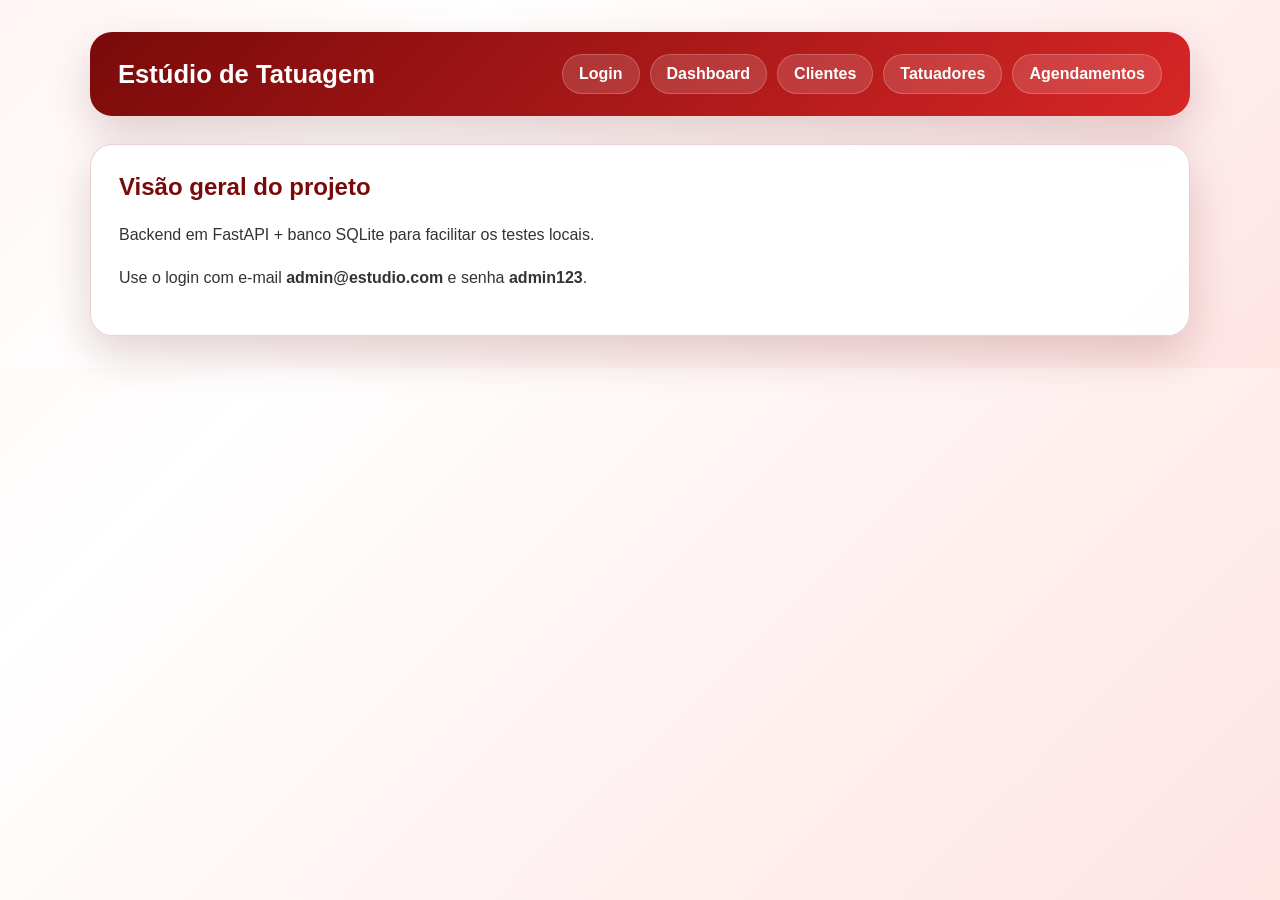
==== frontend/index.html @ 660c6bb9 "Conclusão Banco" ====
<!DOCTYPE html>
<html lang="pt-BR">
<head>
  <meta charset="UTF-8" />
  <meta name="viewport" content="width=device-width, initial-scale=1.0" />
  <title>Estúdio de Tatuagem</title>
  <link rel="stylesheet" href="assets/style.css" />
</head>
<body>
  <div class="container">
    <header class="topbar">
      <h1>Estúdio de Tatuagem</h1>
      <nav class="menu">
        <a href="login.html">Login</a>
        <a href="dashboard.html">Dashboard</a>
        <a href="clientes.html">Clientes</a>
        <a href="tatuadores.html">Tatuadores</a>
        <a href="agendamentos.html">Agendamentos</a>
      </nav>
    </header>

    <main class="card">
      <h2>Visão geral do projeto</h2>
      <p>Backend em FastAPI + banco SQLite para facilitar os testes locais.</p>
      <p>Use o login com e-mail <strong>admin@estudio.com</strong> e senha <strong>admin123</strong>.</p>
    </main>
  </div>
</body>
</html>
---- frontend/assets/style.css ----
:root {
  --vermelho-900: #3d0000;
  --vermelho-800: #5a0000;
  --vermelho-700: #7a0a0a;
  --vermelho-600: #b31616;
  --vermelho-500: #d72626;
  --vermelho-400: #f14848;
  --branco: #ffffff;
  --cinza-50: #fff5f5;
  --cinza-100: #f4f4f4;
  --cinza-200: #e7e7e7;
  --cinza-400: #8a8a8a;
  --cinza-700: #333333;
  --cinza-900: #171717;
  --sombra: 0 18px 45px rgba(86, 0, 0, 0.18);
  --borda: rgba(122, 10, 10, 0.18);
}

* {
  box-sizing: border-box;
}

html, body {
  margin: 0;
  padding: 0;
  min-height: 100%;
  font-family: Arial, Helvetica, sans-serif;
  background: linear-gradient(135deg, #fff5f5 0%, #fff 30%, #ffe4e4 100%);
  color: var(--cinza-700);
}

body {
  padding: 32px 20px;
}

a {
  color: var(--vermelho-700);
  text-decoration: none;
  font-weight: 700;
}

a:hover {
  text-decoration: underline;
}

.container {
  max-width: 1100px;
  margin: 0 auto;
}

.topbar {
  display: flex;
  justify-content: space-between;
  align-items: center;
  gap: 20px;
  padding: 22px 28px;
  background: linear-gradient(135deg, var(--vermelho-700), var(--vermelho-500));
  border-radius: 22px;
  box-shadow: var(--sombra);
  color: var(--branco);
  margin-bottom: 28px;
}

.topbar h1, .topbar h2 {
  margin: 0;
  font-size: clamp(1.6rem, 2vw, 2.3rem);
}

.menu {
  display: flex;
  flex-wrap: wrap;
  gap: 10px;
}

.menu a {
  display: inline-block;
  padding: 10px 16px;
  border-radius: 999px;
  background: rgba(255, 255, 255, 0.14);
  border: 1px solid rgba(255, 255, 255, 0.2);
  color: var(--branco);
  font-weight: 700;
}

.menu a:hover {
  background: rgba(255, 255, 255, 0.22);
  text-decoration: none;
}

.card {
  background: rgba(255, 255, 255, 0.96);
  border: 1px solid var(--borda);
  border-radius: 22px;
  box-shadow: var(--sombra);
  padding: 28px;
  margin-top: 20px;
}

.card h2,
.card h3 {
  margin-top: 0;
  color: var(--vermelho-700);
}

.card p {
  line-height: 1.7;
}

.panel {
  background: linear-gradient(180deg, #fff 0%, #fff7f7 100%);
  border: 1px solid var(--borda);
  border-radius: 20px;
  box-shadow: var(--sombra);
  padding: 24px;
}

form {
  display: grid;
  grid-template-columns: repeat(auto-fit, minmax(180px, 1fr));
  gap: 14px;
  margin-bottom: 22px;
}

label {
  display: block;
  font-size: 0.9rem;
  font-weight: 700;
  color: var(--vermelho-700);
  margin-bottom: 7px;
}

input,
select,
button {
  font: inherit;
}

input,
select {
  width: 100%;
  padding: 12px 14px;
  border-radius: 12px;
  border: 1.5px solid #e7d0d0;
  background: #fff;
  color: var(--cinza-700);
  transition: border-color 0.2s ease, box-shadow 0.2s ease;
}

input:focus,
select:focus {
  outline: none;
  border-color: var(--vermelho-500);
  box-shadow: 0 0 0 3px rgba(215, 38, 38, 0.12);
}

button {
  border: none;
  border-radius: 12px;
  padding: 12px 18px;
  background: linear-gradient(135deg, var(--vermelho-600), var(--vermelho-500));
  color: var(--branco);
  font-weight: 800;
  cursor: pointer;
  box-shadow: 0 12px 22px rgba(178, 22, 22, 0.22);
  transition: transform 0.2s ease, box-shadow 0.2s ease;
}

button:hover {
  transform: translateY(-1px);
  box-shadow: 0 16px 26px rgba(178, 22, 22, 0.28);
}

.button-secondary {
  background: linear-gradient(135deg, #fff, #f6dede);
  color: var(--vermelho-700);
  border: 1px solid rgba(122, 10, 10, 0.15);
}

.table-wrap {
  overflow-x: auto;
}

table {
  width: 100%;
  border-collapse: collapse;
  background: var(--branco);
  border-radius: 18px;
  overflow: hidden;
}

th,
td {
  padding: 14px 12px;
  border-bottom: 1px solid #f0d9d9;
  text-align: left;
}

th {
  background: linear-gradient(135deg, #fbe7e7, #fff);
  color: var(--vermelho-700);
  font-size: 0.88rem;
  text-transform: uppercase;
  letter-spacing: 0.04em;
}

tr:hover td {
  background: #fff7f7;
}

.login-shell {
  min-height: 100vh;
  display: grid;
  place-items: center;
  padding: 30px 14px;
  background: radial-gradient(circle at top, #fef4f4 0%, #fff 30%, #f3d3d3 100%);
}

.login-box {
  width: min(420px, 100%);
  background: rgba(255, 255, 255, 0.96);
  border: 1px solid var(--borda);
  border-radius: 24px;
  box-shadow: var(--sombra);
  padding: 28px;
}

.login-box h2 {
  margin-top: 0;
  color: var(--vermelho-700);
  text-align: center;
}

.login-box .campo {
  margin-bottom: 14px;
}

.erro {
  margin-top: 14px;
  min-height: 22px;
  color: var(--vermelho-700);
  font-weight: 700;
}

.mensagem-sucesso {
  color: #0d8a53;
}

.dashboard-grid {
  display: grid;
  grid-template-columns: repeat(auto-fit, minmax(220px, 1fr));
  gap: 18px;
  margin-top: 18px;
}

.metric {
  background: linear-gradient(135deg, #fff, #fff4f4);
  border: 1px solid var(--borda);
  border-radius: 18px;
  padding: 20px;
  box-shadow: var(--sombra);
}

.metric .label {
  display: block;
  font-size: 0.8rem;
  letter-spacing: 0.08em;
  text-transform: uppercase;
  color: var(--vermelho-600);
  margin-bottom: 8px;
  font-weight: 700;
}

.metric .valor {
  font-size: clamp(1.8rem, 3vw, 2.5rem);
  font-weight: 900;
  color: var(--vermelho-700);
}

@media (max-width: 720px) {
  body {
    padding: 18px 12px;
  }

  .topbar {
    flex-direction: column;
    align-items: flex-start;
  }

  .menu {
    width: 100%;
  }

  .menu a {
    flex: 1 1 auto;
    text-align: center;
  }

  .card,
  .panel,
  .login-box {
    padding: 18px;
  }
}
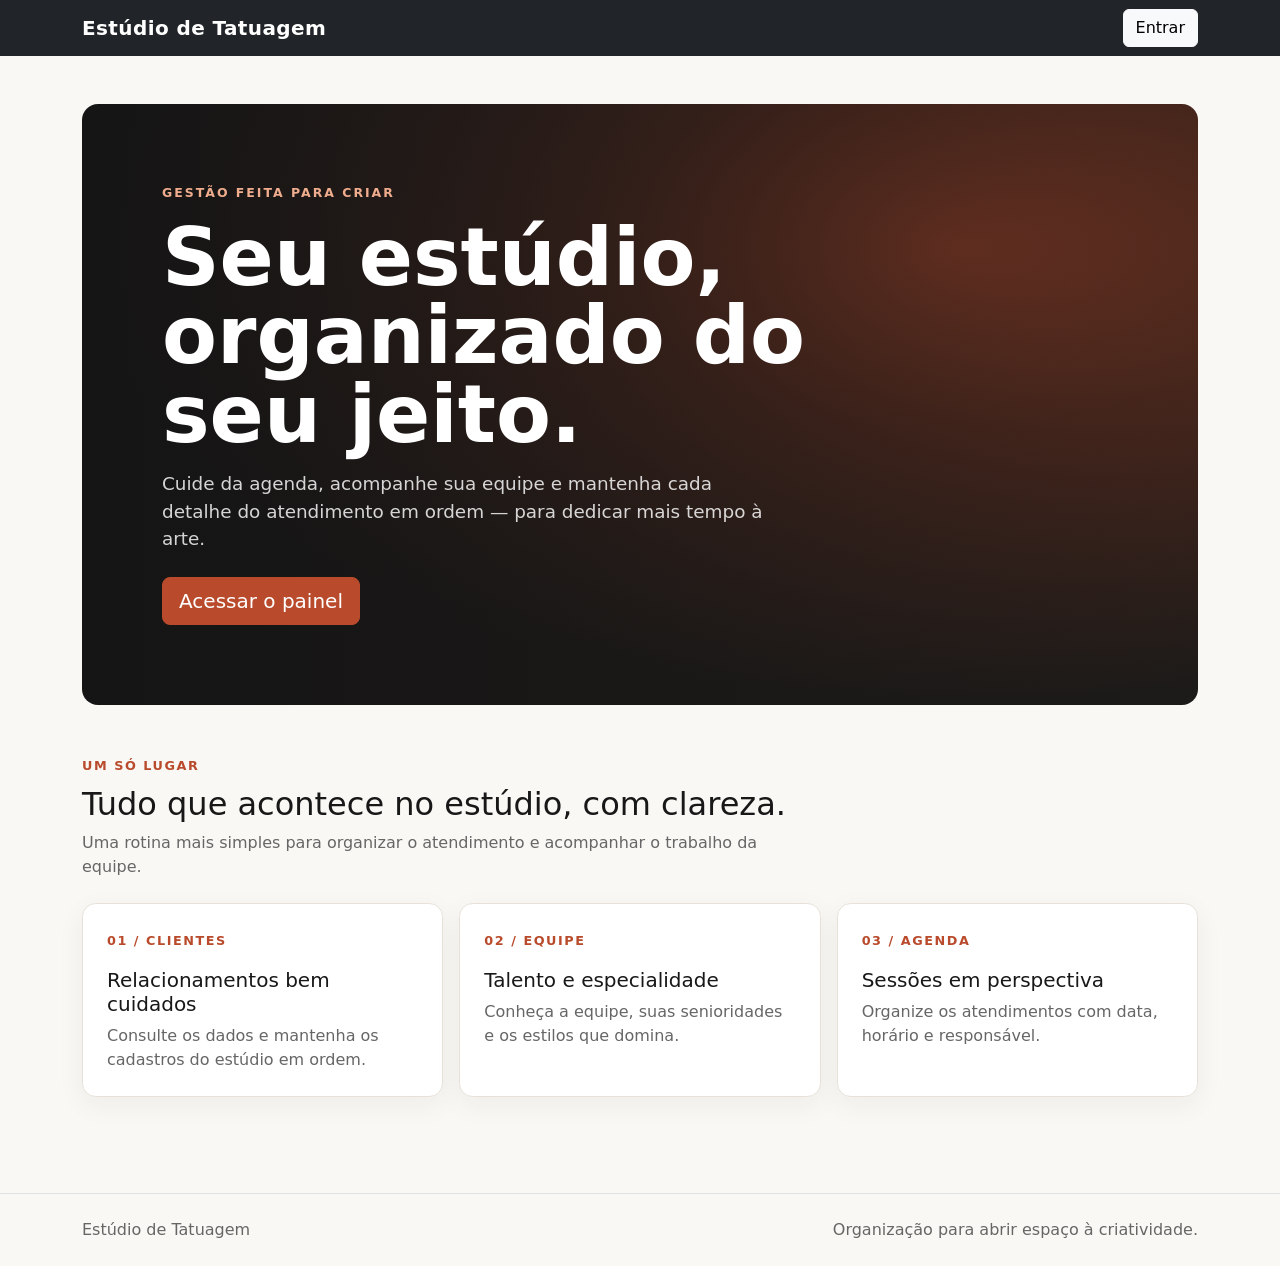
==== commit 920e2e8d: "Últimos detalhes" ====
--- a/frontend/index.html
+++ b/frontend/index.html
@@ -1,29 +1,68 @@
 <!DOCTYPE html>
-<html lang="pt-BR">
+<html lang="pt-br">
 <head>
-  <meta charset="UTF-8" />
-  <meta name="viewport" content="width=device-width, initial-scale=1.0" />
+  <meta charset="UTF-8">
+  <meta name="viewport" content="width=device-width, initial-scale=1">
+  <meta name="description" content="Organize clientes, tatuadores e agendamentos do seu estúdio em um só lugar.">
   <title>Estúdio de Tatuagem</title>
-  <link rel="stylesheet" href="assets/style.css" />
+  <link href="https://cdn.jsdelivr.net/npm/bootstrap@5.3.0/dist/css/bootstrap.min.css" rel="stylesheet">
+  <link rel="stylesheet" href="assets/style.css">
 </head>
 <body>
-  <div class="container">
-    <header class="topbar">
-      <h1>Estúdio de Tatuagem</h1>
-      <nav class="menu">
-        <a href="login.html">Login</a>
-        <a href="dashboard.html">Dashboard</a>
-        <a href="clientes.html">Clientes</a>
-        <a href="tatuadores.html">Tatuadores</a>
-        <a href="agendamentos.html">Agendamentos</a>
-      </nav>
-    </header>
+  <nav class="navbar navbar-dark bg-dark">
+    <div class="container">
+      <a class="navbar-brand" href="index.html">Estúdio de Tatuagem</a>
+      <a href="login.html" class="btn btn-light">Entrar</a>
+    </div>
+  </nav>
 
-    <main class="card">
-      <h2>Visão geral do projeto</h2>
-      <p>Backend em FastAPI + banco SQLite para facilitar os testes locais.</p>
-      <p>Use o login com e-mail <strong>admin@estudio.com</strong> e senha <strong>admin123</strong>.</p>
-    </main>
-  </div>
+  <main class="container py-4 py-lg-5">
+    <section class="hero">
+      <span class="eyebrow">Gestão feita para criar</span>
+      <h1 class="my-3">Seu estúdio, organizado do seu jeito.</h1>
+      <p class="mb-4">Cuide da agenda, acompanhe sua equipe e mantenha cada detalhe do atendimento em ordem — para dedicar mais tempo à arte.</p>
+      <div>
+        <a href="login.html" class="btn btn-primary btn-lg">Acessar o painel</a>
+      </div>
+    </section>
+
+    <section class="py-5">
+      <div class="section-heading mb-4">
+        <span class="feature-number">UM SÓ LUGAR</span>
+        <h2 class="mt-2">Tudo que acontece no estúdio, com clareza.</h2>
+        <p>Uma rotina mais simples para organizar o atendimento e acompanhar o trabalho da equipe.</p>
+      </div>
+      <div class="row g-3">
+        <div class="col-md-4">
+          <article class="feature-card">
+            <span class="feature-number">01 / CLIENTES</span>
+            <h3 class="h5 mt-3">Relacionamentos bem cuidados</h3>
+            <p class="text-muted-custom mb-0">Consulte os dados e mantenha os cadastros do estúdio em ordem.</p>
+          </article>
+        </div>
+        <div class="col-md-4">
+          <article class="feature-card">
+            <span class="feature-number">02 / EQUIPE</span>
+            <h3 class="h5 mt-3">Talento e especialidade</h3>
+            <p class="text-muted-custom mb-0">Conheça a equipe, suas senioridades e os estilos que domina.</p>
+          </article>
+        </div>
+        <div class="col-md-4">
+          <article class="feature-card">
+            <span class="feature-number">03 / AGENDA</span>
+            <h3 class="h5 mt-3">Sessões em perspectiva</h3>
+            <p class="text-muted-custom mb-0">Organize os atendimentos com data, horário e responsável.</p>
+          </article>
+        </div>
+      </div>
+    </section>
+  </main>
+
+  <footer class="border-top py-4">
+    <div class="container d-flex flex-column flex-sm-row justify-content-between gap-2 text-muted-custom">
+      <span>Estúdio de Tatuagem</span>
+      <span>Organização para abrir espaço à criatividade.</span>
+    </div>
+  </footer>
 </body>
 </html>
--- a/frontend/assets/style.css
+++ b/frontend/assets/style.css
@@ -1,303 +1,175 @@
 :root {
-  --vermelho-900: #3d0000;
-  --vermelho-800: #5a0000;
-  --vermelho-700: #7a0a0a;
-  --vermelho-600: #b31616;
-  --vermelho-500: #d72626;
-  --vermelho-400: #f14848;
-  --branco: #ffffff;
-  --cinza-50: #fff5f5;
-  --cinza-100: #f4f4f4;
-  --cinza-200: #e7e7e7;
-  --cinza-400: #8a8a8a;
-  --cinza-700: #333333;
-  --cinza-900: #171717;
-  --sombra: 0 18px 45px rgba(86, 0, 0, 0.18);
-  --borda: rgba(122, 10, 10, 0.18);
-}
-
-* {
-  box-sizing: border-box;
-}
-
-html, body {
-  margin: 0;
-  padding: 0;
-  min-height: 100%;
-  font-family: Arial, Helvetica, sans-serif;
-  background: linear-gradient(135deg, #fff5f5 0%, #fff 30%, #ffe4e4 100%);
-  color: var(--cinza-700);
+  color-scheme: light;
+  --estudio-ink: #181818;
+  --estudio-muted: #666;
+  --estudio-accent: #b94b2c;
+  --estudio-paper: #faf8f5;
 }
 
 body {
-  padding: 32px 20px;
+  min-height: 100vh;
+  background: var(--estudio-paper);
+  color: var(--estudio-ink);
 }
 
-a {
-  color: var(--vermelho-700);
-  text-decoration: none;
+.navbar-brand {
   font-weight: 700;
+  letter-spacing: 0.02em;
 }
 
-a:hover {
-  text-decoration: underline;
+.hero {
+  position: relative;
+  overflow: hidden;
+  min-height: 380px;
+  display: grid;
+  align-content: center;
+  padding: clamp(2rem, 7vw, 5rem);
+  border-radius: 1rem;
+  color: #fff;
+  background:
+    linear-gradient(90deg, rgba(20, 20, 20, 0.92), rgba(20, 20, 20, 0.45)),
+    radial-gradient(ellipse at 78% 24%, #b94b2c 0, #713522 28%, #24201d 70%);
 }
 
-.container {
-  max-width: 1100px;
-  margin: 0 auto;
+.hero h1 {
+  max-width: 13ch;
+  font-size: clamp(2.5rem, 7vw, 5rem);
+  font-weight: 800;
+  line-height: 0.98;
 }
 
-.topbar {
-  display: flex;
-  justify-content: space-between;
-  align-items: center;
-  gap: 20px;
-  padding: 22px 28px;
-  background: linear-gradient(135deg, var(--vermelho-700), var(--vermelho-500));
-  border-radius: 22px;
-  box-shadow: var(--sombra);
-  color: var(--branco);
-  margin-bottom: 28px;
+.hero p {
+  max-width: 38rem;
+  color: rgba(255, 255, 255, 0.82);
+  font-size: 1.15rem;
 }
 
-.topbar h1, .topbar h2 {
-  margin: 0;
-  font-size: clamp(1.6rem, 2vw, 2.3rem);
+.hero .eyebrow {
+  color: #f0ad8e;
+  font-size: 0.78rem;
+  font-weight: 700;
+  letter-spacing: 0.16em;
+  text-transform: uppercase;
 }
 
-.menu {
-  display: flex;
-  flex-wrap: wrap;
-  gap: 10px;
+.section-heading {
+  max-width: 44rem;
 }
 
-.menu a {
-  display: inline-block;
-  padding: 10px 16px;
-  border-radius: 999px;
-  background: rgba(255, 255, 255, 0.14);
-  border: 1px solid rgba(255, 255, 255, 0.2);
-  color: var(--branco);
-  font-weight: 700;
+.section-heading p,
+.text-muted-custom {
+  color: var(--estudio-muted);
 }
 
-.menu a:hover {
-  background: rgba(255, 255, 255, 0.22);
-  text-decoration: none;
+.feature-card,
+.form-card,
+.table-card {
+  height: 100%;
+  border: 1px solid #e8e1da;
+  border-radius: 0.85rem;
+  background: #fff;
+  box-shadow: 0 0.5rem 1.75rem rgba(35, 28, 22, 0.055);
 }
 
-.card {
-  background: rgba(255, 255, 255, 0.96);
-  border: 1px solid var(--borda);
-  border-radius: 22px;
-  box-shadow: var(--sombra);
-  padding: 28px;
-  margin-top: 20px;
+.feature-card {
+  padding: 1.5rem;
 }
 
-.card h2,
-.card h3 {
-  margin-top: 0;
-  color: var(--vermelho-700);
+.feature-number {
+  color: var(--estudio-accent);
+  font-size: 0.8rem;
+  font-weight: 800;
+  letter-spacing: 0.12em;
 }
 
-.card p {
-  line-height: 1.7;
+.form-card,
+.table-card {
+  padding: clamp(1rem, 3vw, 1.5rem);
 }
 
-.panel {
-  background: linear-gradient(180deg, #fff 0%, #fff7f7 100%);
-  border: 1px solid var(--borda);
-  border-radius: 20px;
-  box-shadow: var(--sombra);
-  padding: 24px;
+.form-label {
+  font-weight: 600;
 }
 
-form {
-  display: grid;
-  grid-template-columns: repeat(auto-fit, minmax(180px, 1fr));
-  gap: 14px;
-  margin-bottom: 22px;
+.form-control:focus,
+.form-select:focus {
+  border-color: var(--estudio-accent);
+  box-shadow: 0 0 0 0.25rem rgba(185, 75, 44, 0.15);
 }
 
-label {
-  display: block;
-  font-size: 0.9rem;
-  font-weight: 700;
-  color: var(--vermelho-700);
-  margin-bottom: 7px;
+.btn-primary {
+  --bs-btn-bg: var(--estudio-accent);
+  --bs-btn-border-color: var(--estudio-accent);
+  --bs-btn-hover-bg: #9c3d23;
+  --bs-btn-hover-border-color: #9c3d23;
+  --bs-btn-active-bg: #87341f;
+  --bs-btn-active-border-color: #87341f;
 }
 
-input,
-select,
-button {
-  font: inherit;
+.auth-shell {
+  display: grid;
+  min-height: 100vh;
+  place-items: center;
+  padding: 1.5rem;
+  background:
+    radial-gradient(ellipse at top left, rgba(185, 75, 44, 0.14), transparent 38rem),
+    var(--estudio-paper);
 }
 
-input,
-select {
-  width: 100%;
-  padding: 12px 14px;
-  border-radius: 12px;
-  border: 1.5px solid #e7d0d0;
+.auth-card {
+  width: min(100%, 30rem);
+  padding: clamp(1.5rem, 5vw, 2.5rem);
+  border: 1px solid #e8e1da;
+  border-radius: 1rem;
   background: #fff;
-  color: var(--cinza-700);
-  transition: border-color 0.2s ease, box-shadow 0.2s ease;
+  box-shadow: 0 1rem 3rem rgba(35, 28, 22, 0.09);
 }
 
-input:focus,
-select:focus {
-  outline: none;
-  border-color: var(--vermelho-500);
-  box-shadow: 0 0 0 3px rgba(215, 38, 38, 0.12);
+.auth-card h1 {
+  font-weight: 800;
 }
 
-button {
-  border: none;
-  border-radius: 12px;
-  padding: 12px 18px;
-  background: linear-gradient(135deg, var(--vermelho-600), var(--vermelho-500));
-  color: var(--branco);
-  font-weight: 800;
-  cursor: pointer;
-  box-shadow: 0 12px 22px rgba(178, 22, 22, 0.22);
-  transition: transform 0.2s ease, box-shadow 0.2s ease;
+.alert:empty {
+  display: none;
 }
 
-button:hover {
-  transform: translateY(-1px);
-  box-shadow: 0 16px 26px rgba(178, 22, 22, 0.28);
+.dashboard-link {
+  display: flex;
+  min-height: 8rem;
+  align-items: flex-end;
+  padding: 1.25rem;
+  border: 1px solid #e8e1da;
+  border-radius: 0.85rem;
+  background: #fff;
+  color: var(--estudio-ink);
+  font-size: 1.15rem;
+  font-weight: 700;
+  text-decoration: none;
+  box-shadow: 0 0.5rem 1.75rem rgba(35, 28, 22, 0.055);
+  transition: transform 0.15s ease, border-color 0.15s ease;
 }
 
-.button-secondary {
-  background: linear-gradient(135deg, #fff, #f6dede);
-  color: var(--vermelho-700);
-  border: 1px solid rgba(122, 10, 10, 0.15);
+.dashboard-link:hover {
+  transform: translateY(-2px);
+  border-color: var(--estudio-accent);
+  color: var(--estudio-accent);
 }
 
-.table-wrap {
-  overflow-x: auto;
+.dashboard-link.secondary {
+  background: #f2ece6;
 }
 
-table {
-  width: 100%;
-  border-collapse: collapse;
-  background: var(--branco);
-  border-radius: 18px;
-  overflow: hidden;
+.table-responsive {
+  border-radius: 0.5rem;
 }
 
-th,
-td {
-  padding: 14px 12px;
-  border-bottom: 1px solid #f0d9d9;
-  text-align: left;
+.table {
+  margin-bottom: 0;
+  vertical-align: middle;
 }
 
-th {
-  background: linear-gradient(135deg, #fbe7e7, #fff);
-  color: var(--vermelho-700);
-  font-size: 0.88rem;
-  text-transform: uppercase;
-  letter-spacing: 0.04em;
-}
-
-tr:hover td {
-  background: #fff7f7;
-}
-
-.login-shell {
-  min-height: 100vh;
-  display: grid;
-  place-items: center;
-  padding: 30px 14px;
-  background: radial-gradient(circle at top, #fef4f4 0%, #fff 30%, #f3d3d3 100%);
-}
-
-.login-box {
-  width: min(420px, 100%);
-  background: rgba(255, 255, 255, 0.96);
-  border: 1px solid var(--borda);
-  border-radius: 24px;
-  box-shadow: var(--sombra);
-  padding: 28px;
-}
-
-.login-box h2 {
-  margin-top: 0;
-  color: var(--vermelho-700);
-  text-align: center;
-}
-
-.login-box .campo {
-  margin-bottom: 14px;
-}
-
-.erro {
-  margin-top: 14px;
-  min-height: 22px;
-  color: var(--vermelho-700);
-  font-weight: 700;
-}
-
-.mensagem-sucesso {
-  color: #0d8a53;
-}
-
-.dashboard-grid {
-  display: grid;
-  grid-template-columns: repeat(auto-fit, minmax(220px, 1fr));
-  gap: 18px;
-  margin-top: 18px;
-}
-
-.metric {
-  background: linear-gradient(135deg, #fff, #fff4f4);
-  border: 1px solid var(--borda);
-  border-radius: 18px;
-  padding: 20px;
-  box-shadow: var(--sombra);
-}
-
-.metric .label {
-  display: block;
-  font-size: 0.8rem;
-  letter-spacing: 0.08em;
-  text-transform: uppercase;
-  color: var(--vermelho-600);
-  margin-bottom: 8px;
-  font-weight: 700;
-}
-
-.metric .valor {
-  font-size: clamp(1.8rem, 3vw, 2.5rem);
-  font-weight: 900;
-  color: var(--vermelho-700);
-}
-
-@media (max-width: 720px) {
-  body {
-    padding: 18px 12px;
-  }
-
-  .topbar {
-    flex-direction: column;
-    align-items: flex-start;
-  }
-
-  .menu {
-    width: 100%;
-  }
-
-  .menu a {
-    flex: 1 1 auto;
-    text-align: center;
-  }
-
-  .card,
-  .panel,
-  .login-box {
-    padding: 18px;
+@media (max-width: 575.98px) {
+  .hero {
+    min-height: 330px;
   }
 }
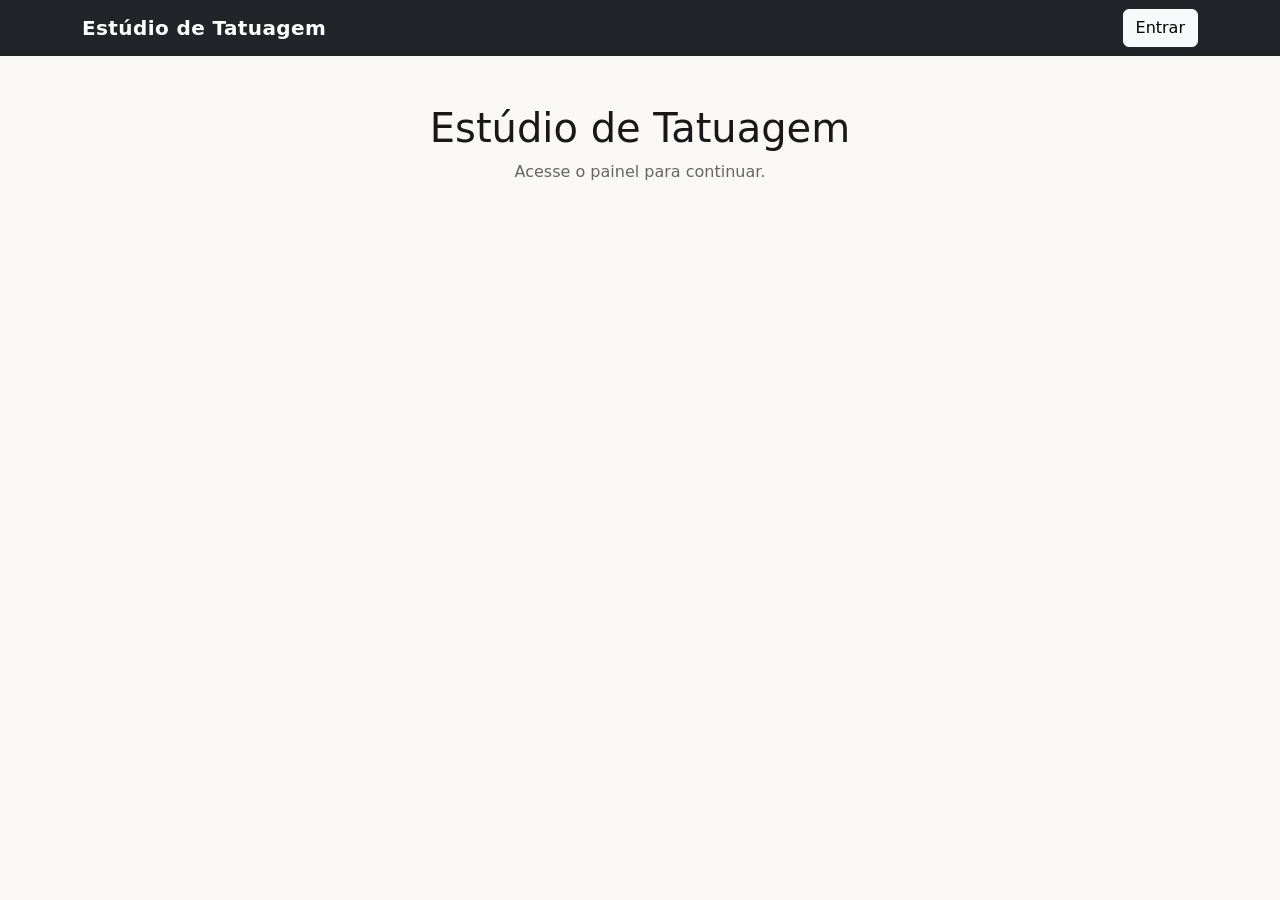
==== commit 3def6ef8: "últimos detalhes" ====
--- a/frontend/index.html
+++ b/frontend/index.html
@@ -3,7 +3,6 @@
 <head>
   <meta charset="UTF-8">
   <meta name="viewport" content="width=device-width, initial-scale=1">
-  <meta name="description" content="Organize clientes, tatuadores e agendamentos do seu estúdio em um só lugar.">
   <title>Estúdio de Tatuagem</title>
   <link href="https://cdn.jsdelivr.net/npm/bootstrap@5.3.0/dist/css/bootstrap.min.css" rel="stylesheet">
   <link rel="stylesheet" href="assets/style.css">
@@ -15,54 +14,9 @@
       <a href="login.html" class="btn btn-light">Entrar</a>
     </div>
   </nav>
-
-  <main class="container py-4 py-lg-5">
-    <section class="hero">
-      <span class="eyebrow">Gestão feita para criar</span>
-      <h1 class="my-3">Seu estúdio, organizado do seu jeito.</h1>
-      <p class="mb-4">Cuide da agenda, acompanhe sua equipe e mantenha cada detalhe do atendimento em ordem — para dedicar mais tempo à arte.</p>
-      <div>
-        <a href="login.html" class="btn btn-primary btn-lg">Acessar o painel</a>
-      </div>
-    </section>
-
-    <section class="py-5">
-      <div class="section-heading mb-4">
-        <span class="feature-number">UM SÓ LUGAR</span>
-        <h2 class="mt-2">Tudo que acontece no estúdio, com clareza.</h2>
-        <p>Uma rotina mais simples para organizar o atendimento e acompanhar o trabalho da equipe.</p>
-      </div>
-      <div class="row g-3">
-        <div class="col-md-4">
-          <article class="feature-card">
-            <span class="feature-number">01 / CLIENTES</span>
-            <h3 class="h5 mt-3">Relacionamentos bem cuidados</h3>
-            <p class="text-muted-custom mb-0">Consulte os dados e mantenha os cadastros do estúdio em ordem.</p>
-          </article>
-        </div>
-        <div class="col-md-4">
-          <article class="feature-card">
-            <span class="feature-number">02 / EQUIPE</span>
-            <h3 class="h5 mt-3">Talento e especialidade</h3>
-            <p class="text-muted-custom mb-0">Conheça a equipe, suas senioridades e os estilos que domina.</p>
-          </article>
-        </div>
-        <div class="col-md-4">
-          <article class="feature-card">
-            <span class="feature-number">03 / AGENDA</span>
-            <h3 class="h5 mt-3">Sessões em perspectiva</h3>
-            <p class="text-muted-custom mb-0">Organize os atendimentos com data, horário e responsável.</p>
-          </article>
-        </div>
-      </div>
-    </section>
+  <main class="container py-5 text-center">
+    <h1>Estúdio de Tatuagem</h1>
+    <p class="text-muted-custom mb-0">Acesse o painel para continuar.</p>
   </main>
-
-  <footer class="border-top py-4">
-    <div class="container d-flex flex-column flex-sm-row justify-content-between gap-2 text-muted-custom">
-      <span>Estúdio de Tatuagem</span>
-      <span>Organização para abrir espaço à criatividade.</span>
-    </div>
-  </footer>
 </body>
 </html>
